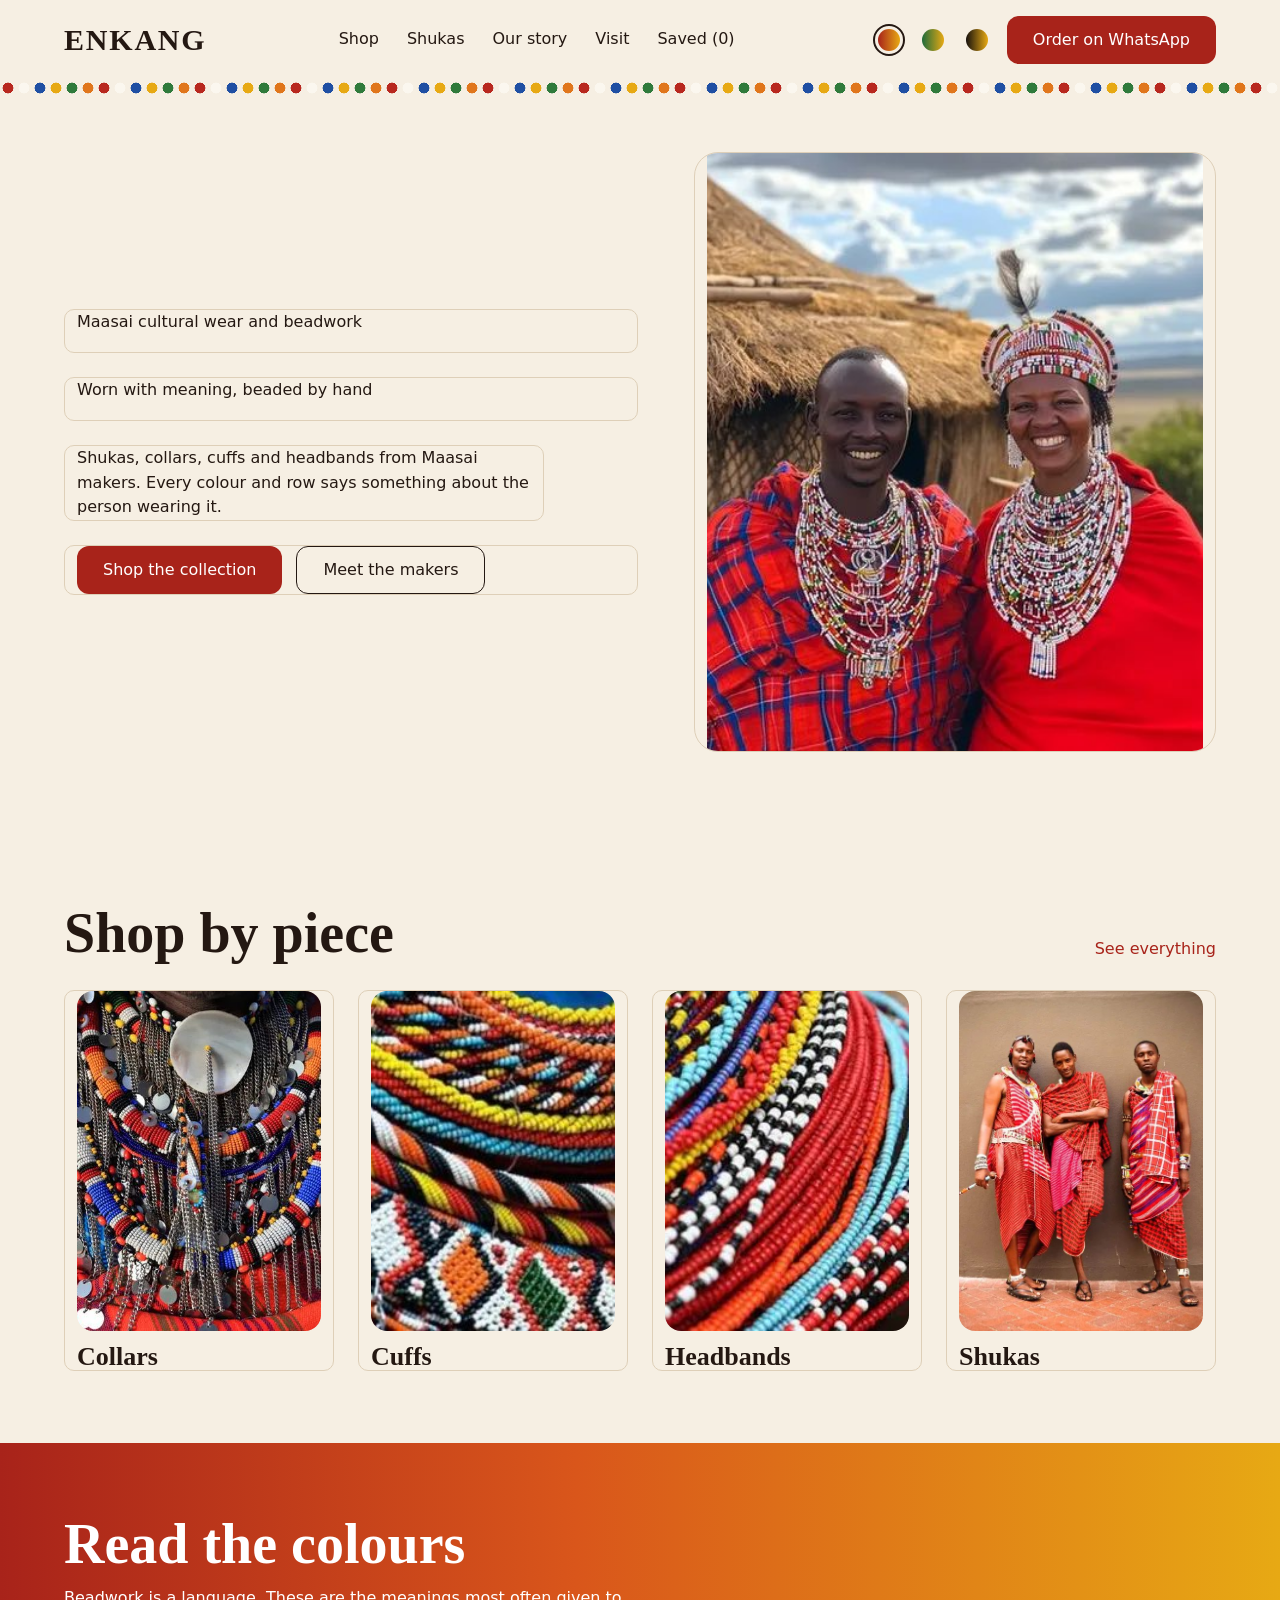
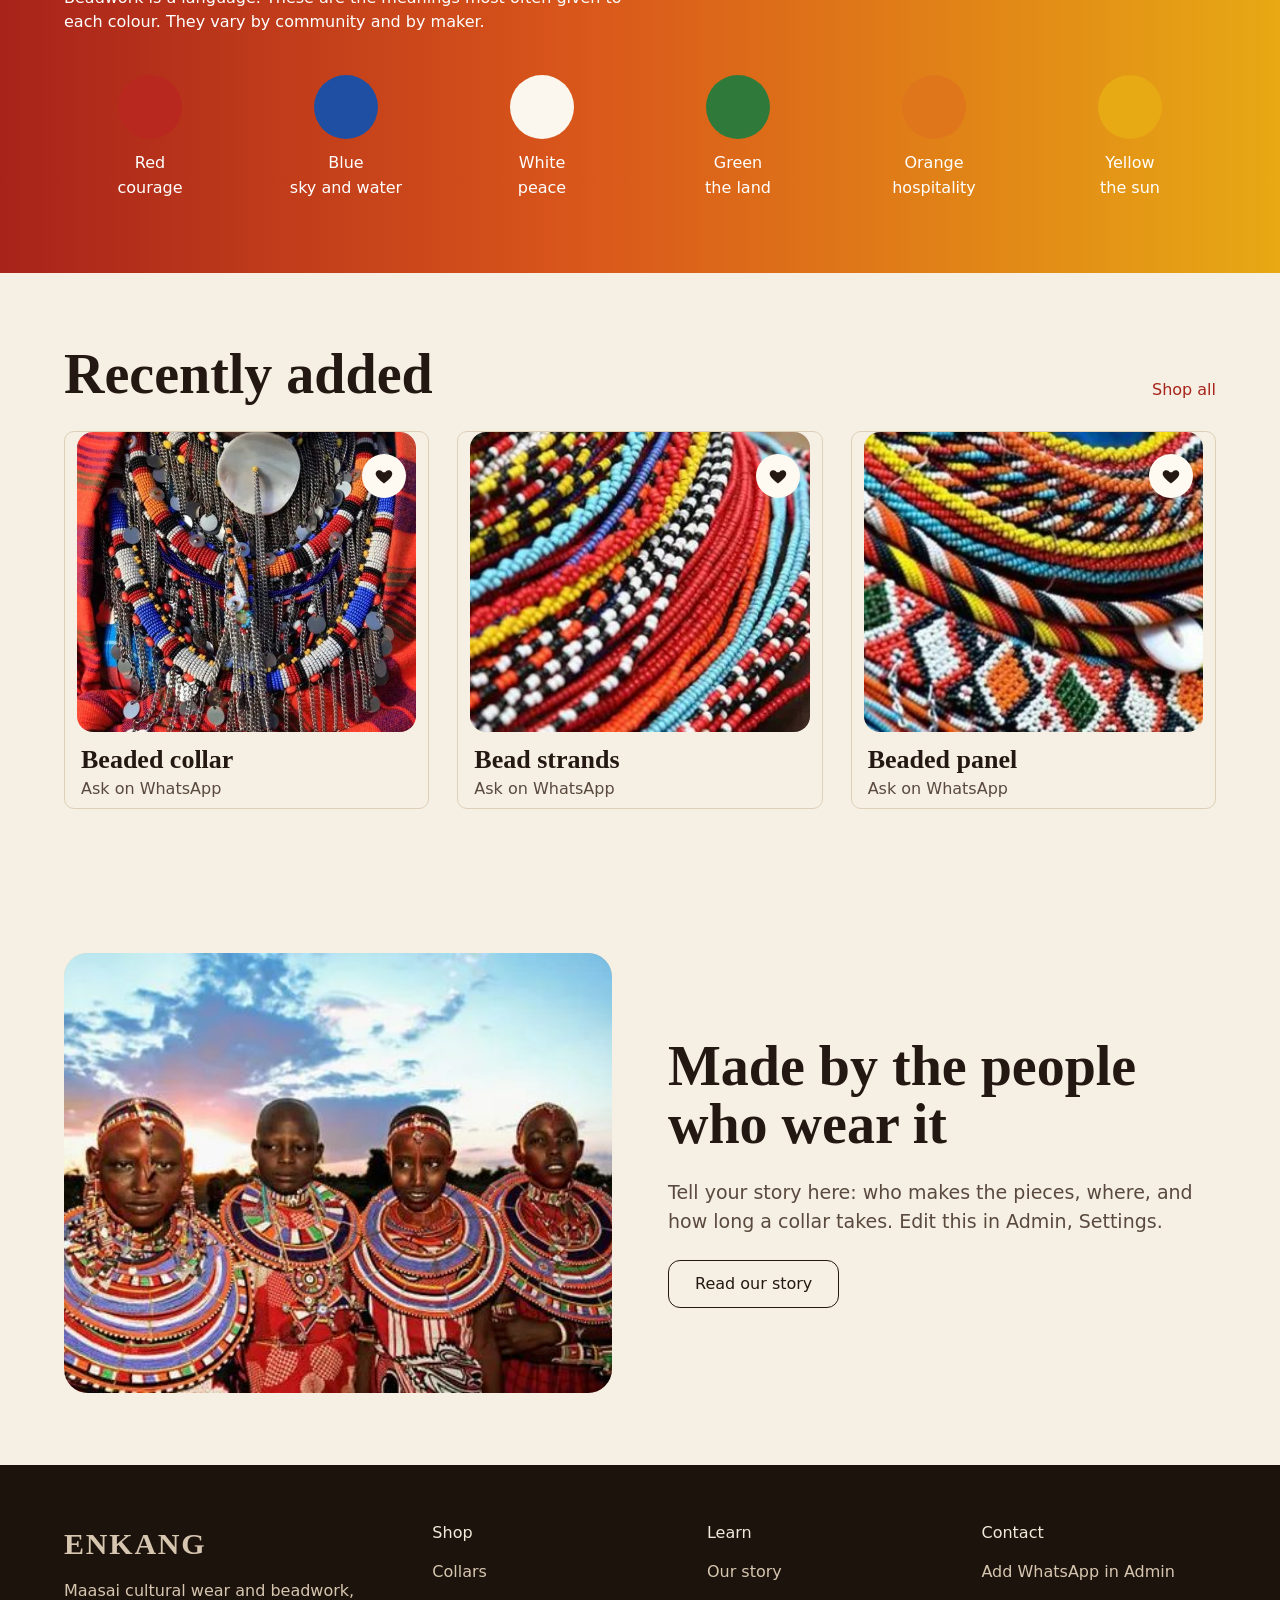
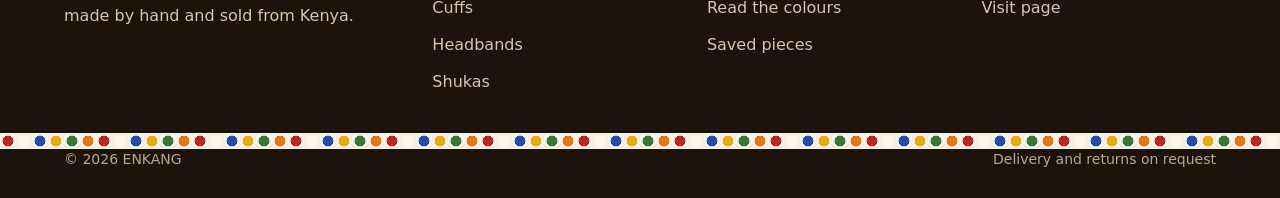
==== index.html @ 204400cc "Add files via upload" ====
<!doctype html>
<html lang="en">
<head>
<meta charset="utf-8">
<meta name="viewport" content="width=device-width, initial-scale=1, viewport-fit=cover">
<script>
(function(){var d=document.documentElement,t=null;try{t=localStorage.getItem('enkang:theme');if(sessionStorage.getItem('enkang:seen'))d.className+=' no-loader'}catch(e){}
if(!t)t=matchMedia('(prefers-color-scheme: dark)').matches?'dark':'red';d.setAttribute('data-theme',t)})();
</script>
<title>Enkang · Maasai cultural wear and beadwork</title>
<meta name="description" content="Maasai shukas, beaded collars, cuffs and headbands, made by hand in Kenya.">
<link rel="icon" href="public/favicon.svg" type="image/svg+xml">
<link rel="stylesheet" href="css/fonts.css">
<link rel="stylesheet" href="css/app.css">
<script type="module" src="js/main.js"></script>
</head>
<body>
<div id="loader" class="ld" aria-hidden="true"><b>ENKANG</b><div><i></i><i></i><i></i><i></i><i></i><i></i><i></i></div></div>
<div id="app"></div>
<div id="toast" role="status" aria-live="polite"></div>
<noscript><p style="padding:24px">Enkang needs JavaScript to browse the shop.</p></noscript>
</body>
</html>
---- css/fonts.css ----
@font-face{font-family:"Cormorant Garamond";font-weight:600;font-display:swap;src:url(../public/fonts/cormorant-garamond-latin-600-normal.woff2) format("woff2")}
@font-face{font-family:Jost;font-weight:400;font-display:swap;src:url(../public/fonts/jost-latin-400-normal.woff2) format("woff2")}
@font-face{font-family:Jost;font-weight:500;font-display:swap;src:url(../public/fonts/jost-latin-500-normal.woff2) format("woff2")}
---- css/app.css ----
:root{--e:cubic-bezier(.2,.7,.2,1);--bg:#f6efe3;--ink:#241812;--soft:#5a4a3e;--card:#fffaf1;--line:#decfb8;--a:#a8231a;--on:#fff;--g:linear-gradient(90deg,#a8231a,#d9561b 45%,#e7a914);--pad:clamp(20px,5vw,64px);color-scheme:light}
[data-theme=green]{--a:#1f6b3a;--g:linear-gradient(90deg,#1f6b3a,#5f9a2c 50%,#e7a914)}
[data-theme=dark]{--bg:#17110d;--ink:#f3e9da;--soft:#cdbba5;--card:#241a14;--line:#42332a;--a:#e7a914;--on:#17110d;--g:linear-gradient(90deg,#c0392b,#e7a914);color-scheme:dark}
*{box-sizing:border-box}html{scroll-behavior:smooth}
body{margin:0;background:var(--bg);color:var(--ink);font:400 16px/1.55 Jost,system-ui,-apple-system,"Segoe UI",sans-serif}
h1,h2,h3{font-family:"Cormorant Garamond",Georgia,serif;font-weight:600;margin:0;line-height:1.04}
h1{font-size:clamp(46px,8vw,96px)}h2{font-size:clamp(34px,5vw,56px)}h3{font-size:26px}
a{color:inherit;text-decoration:none}p{margin:0}img{display:block;max-width:100%}
:focus-visible{outline:2px solid var(--ink);outline-offset:3px}
.vh{position:absolute;opacity:0;width:1px;height:1px}
.wrap{padding-inline:var(--pad);max-width:1440px;margin-inline:auto}
.hd{display:flex;align-items:center;justify-content:space-between;gap:16px;padding:16px var(--pad);max-width:1440px;margin:auto;position:relative}
.logo{font:600 30px "Cormorant Garamond",serif;letter-spacing:.06em}
.nav{display:flex;gap:28px}.nav a{padding:10px 0;border-bottom:2px solid transparent}.nav a:hover,.nav a[aria-current]{border-color:var(--a)}
.tools{display:flex;align-items:center;gap:8px}
.sw{display:flex}.sw label{width:44px;height:44px;display:grid;place-items:center;cursor:pointer}.sw i{width:22px;height:22px;border-radius:50%}
.sw input:checked+label i,.sw input:focus-visible+label i{outline:2px solid var(--ink);outline-offset:3px}
.menu{display:none;width:44px;height:44px;border:0;background:none;color:var(--ink);cursor:pointer}
.btn,.btn2{display:inline-flex;align-items:center;justify-content:center;min-height:48px;padding:0 26px;border-radius:12px;font-weight:500;font-size:16px;font-family:inherit;cursor:pointer;transition:transform .25s var(--e)}
.btn{background:var(--a);color:var(--on);border:0}.btn2{border:1.5px solid var(--ink);background:none;color:var(--ink)}
.btn:hover,.btn2:hover{transform:translateY(-2px)}.btn[disabled]{opacity:.5}
.bd{height:16px;-webkit-mask:radial-gradient(circle,#000 46%,#0000 50%) 0 0/16px 16px;mask:radial-gradient(circle,#000 46%,#0000 50%) 0 0/16px 16px;background:repeating-linear-gradient(90deg,#b8281f 0 16px,#fbf7ef 16px 32px,#1f4fa3 32px 48px,#e7a914 48px 64px,#2f7a3b 64px 80px,#e0761c 80px 96px)}
.gb{background:var(--g);color:#fff}
.ph{width:100%;height:100%;object-fit:cover;transition:transform .8s var(--e)}
.zm{overflow:hidden;border-radius:16px;background:var(--line)}a:hover .ph{transform:scale(1.05)}
.cd{background:var(--card);border:1px solid var(--line);border-radius:16px}
.ey{color:var(--a);font-weight:500}
.hero{display:grid;grid-template-columns:1.1fr 1fr;gap:56px;align-items:center;padding-block:56px 80px}
.hero .zm{height:clamp(320px,52vw,600px);border-radius:24px}.stack{display:grid;gap:24px;align-content:start}
.lead{font-size:19px;color:var(--soft);max-width:480px}.row{display:flex;gap:14px;flex-wrap:wrap}
.sec{padding-block:72px}.sech{display:flex;justify-content:space-between;align-items:end;gap:16px;margin-bottom:28px;flex-wrap:wrap}
.grid4{display:grid;grid-template-columns:repeat(auto-fit,minmax(220px,1fr));gap:24px}
.grid3{display:grid;grid-template-columns:repeat(auto-fill,minmax(280px,1fr));gap:28px}
.tile .zm{height:340px}.tile h3{margin-top:12px}
.pc{padding:12px;display:block;position:relative}.pc .zm{height:300px}.pc h3{margin:14px 4px 4px}.pc p{margin:0 4px 6px;color:var(--soft)}
.heart{position:absolute;top:22px;right:22px;width:44px;height:44px;border-radius:50%;border:0;background:var(--card);color:var(--ink);cursor:pointer;display:grid;place-items:center}
.heart[aria-pressed=true]{background:var(--a);color:var(--on)}
.chips{display:flex;gap:10px;flex-wrap:wrap}.chips a{min-height:44px;display:inline-flex;align-items:center;padding:0 20px;border-radius:12px;border:1.5px solid var(--ink)}.chips a[aria-current]{background:var(--a);color:var(--on);border-color:var(--a)}
.dots{display:grid;grid-template-columns:repeat(auto-fit,minmax(110px,1fr));gap:24px;text-align:center}.dots i{display:block;width:64px;height:64px;border-radius:50%;margin:0 auto 12px}
.split{display:grid;grid-template-columns:1fr 1fr;gap:56px;align-items:center}.split .zm{height:440px;border-radius:24px}
.pd{display:grid;grid-template-columns:1.1fr 1fr;gap:56px;padding-block:40px 80px}.pd .big{height:min(70vw,600px);border-radius:24px}
.thumbs{display:grid;grid-template-columns:repeat(4,1fr);gap:12px;margin-top:12px}.thumbs .zm{height:100px}
.spec{padding:20px 24px;display:grid;gap:12px}.spec div{display:flex;justify-content:space-between;gap:16px}.spec span{color:var(--soft);text-align:right}
.in{width:100%;min-height:44px;padding:0 12px;border:1px solid var(--line);border-radius:10px;background:var(--bg);color:var(--ink);font:inherit}textarea.in{padding:12px}
label.f{display:grid;gap:6px}form.cd{padding:28px;display:grid;gap:16px}
.ft{background:#1d130d;color:#f3e9da;margin-top:0}.ft .wrap{display:grid;grid-template-columns:1.4fr 1fr 1fr 1fr;gap:40px;padding-block:56px 32px}
.ft b{display:block;margin-bottom:8px;font-weight:500}.ft a{display:block;padding:6px 0;color:#d6c6b0}.ft a:hover{color:#fff}
.ft2{background:#1d130d;color:#b9a892;font-size:14px}.ft2 .wrap{display:flex;justify-content:space-between;gap:12px;flex-wrap:wrap;padding-block:0 28px}
.empty{padding:64px 24px;text-align:center;display:grid;gap:16px;justify-items:center}
/* admin */
.adm{display:grid;grid-template-columns:220px 1fr;min-height:100vh}
.adm aside{border-right:1px solid var(--line);padding:24px 16px;display:flex;flex-direction:column;gap:6px}
.adm aside a{padding:12px 16px;border-radius:10px}.adm aside a[aria-current]{background:var(--card);font-weight:500}
.adm main{padding:32px clamp(16px,4vw,48px) 120px}
.arow{display:grid;grid-template-columns:72px 1.4fr 130px 150px 130px 110px;gap:12px;align-items:center;padding:12px 0;border-top:1px solid var(--line)}
.arow .zm{height:72px;border-radius:10px}
.slots{display:grid;grid-template-columns:repeat(auto-fill,minmax(200px,1fr));gap:20px}.slots .zm{height:130px;border-radius:10px;margin-bottom:8px}
.savebar{position:fixed;left:220px;right:0;bottom:0;padding:14px clamp(16px,4vw,48px);background:var(--card);border-top:1px solid var(--line);display:flex;justify-content:space-between;align-items:center;gap:12px;flex-wrap:wrap}
#toast{position:fixed;left:50%;bottom:24px;transform:translate(-50%,20px);background:var(--ink);color:var(--bg);padding:12px 20px;border-radius:12px;opacity:0;pointer-events:none;transition:.3s var(--e);z-index:30}
#toast.on{opacity:1;transform:translate(-50%,0)}#toast.error{background:#8f1d14;color:#fff}
/* loader + reveal */
.ld{position:fixed;inset:0;z-index:50;background:var(--g);display:grid;place-content:center;gap:20px;text-align:center;color:#fff;transition:opacity .7s var(--e),visibility .7s}
.ld.out,.no-loader .ld{opacity:0;visibility:hidden}.no-loader .ld{display:none}
.ld b{font:600 clamp(40px,10vw,64px) "Cormorant Garamond",serif;letter-spacing:.08em}
.ld div{display:flex;gap:10px;justify-content:center}.ld i{width:16px;height:16px;border-radius:50%;background:#fff;animation:pop .45s var(--e) both}
.ld i:nth-child(2n){background:#1f4fa3}.ld i:nth-child(3n){background:#2f7a3b}
.ld i:nth-child(1){animation-delay:0s}.ld i:nth-child(2){animation-delay:.15s}.ld i:nth-child(3){animation-delay:.3s}.ld i:nth-child(4){animation-delay:.45s}.ld i:nth-child(5){animation-delay:.6s}.ld i:nth-child(6){animation-delay:.75s}.ld i:nth-child(7){animation-delay:.9s}
@keyframes pop{from{transform:scale(0)}}
.rv{opacity:0;transform:translateY(16px);transition:opacity .8s var(--e),transform .8s var(--e);transition-delay:calc(var(--i,0)*90ms)}.rv.in{opacity:1;transform:none}
@media (prefers-reduced-motion:reduce){.rv{opacity:1;transform:none;transition:none}.ld{display:none}.ph{transition:none}}
@media (max-width:860px){
.menu{display:grid;place-items:center}.nav{display:none;position:absolute;top:100%;left:0;right:0;background:var(--bg);flex-direction:column;gap:0;padding:8px var(--pad) 16px;border-bottom:1px solid var(--line);z-index:5}.nav.open{display:flex}.nav a{padding:14px 0}
.hero,.split,.pd{grid-template-columns:1fr;gap:32px}.ft .wrap{grid-template-columns:1fr 1fr}.btn.wa{display:none}
.adm{grid-template-columns:1fr}.adm aside{flex-direction:row;overflow-x:auto;border-right:0;border-bottom:1px solid var(--line)}.savebar{left:0}
.arow{grid-template-columns:72px 1fr}.arow>*:nth-child(n+3){grid-column:1/-1}}
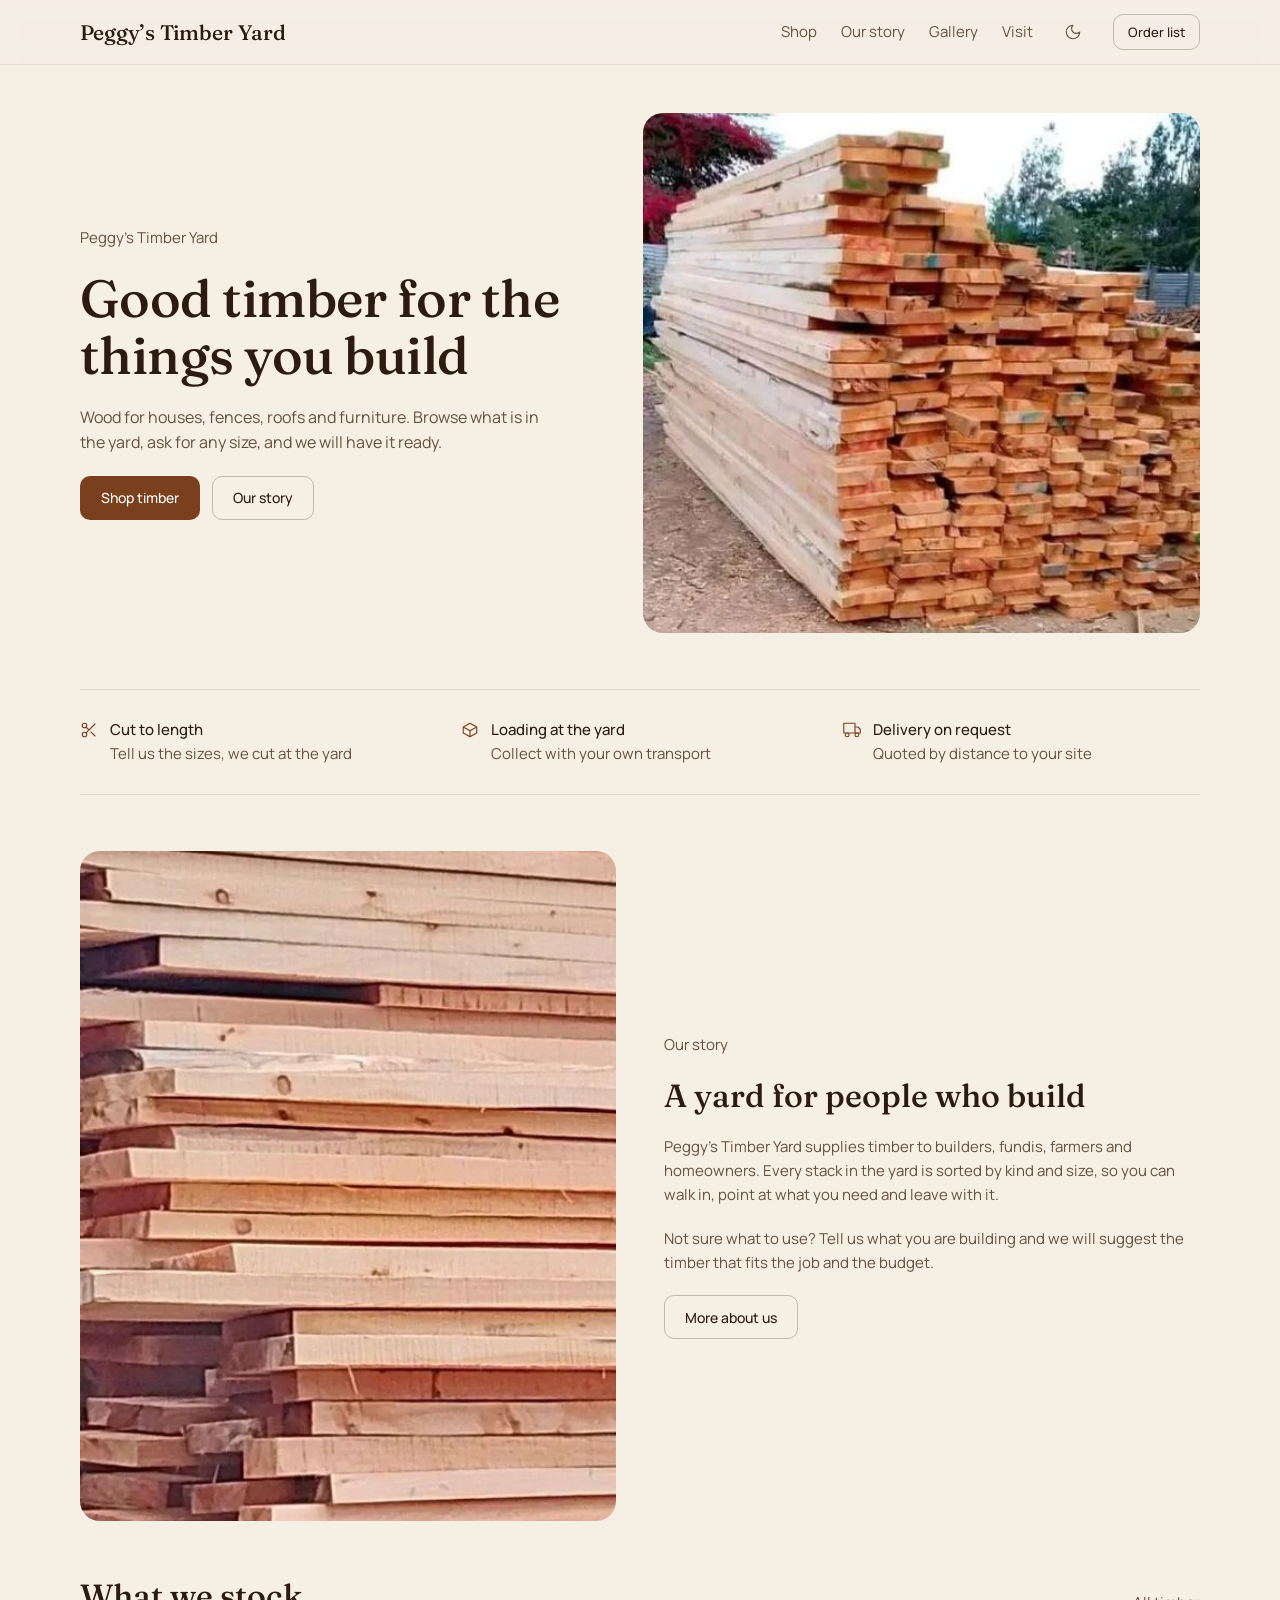
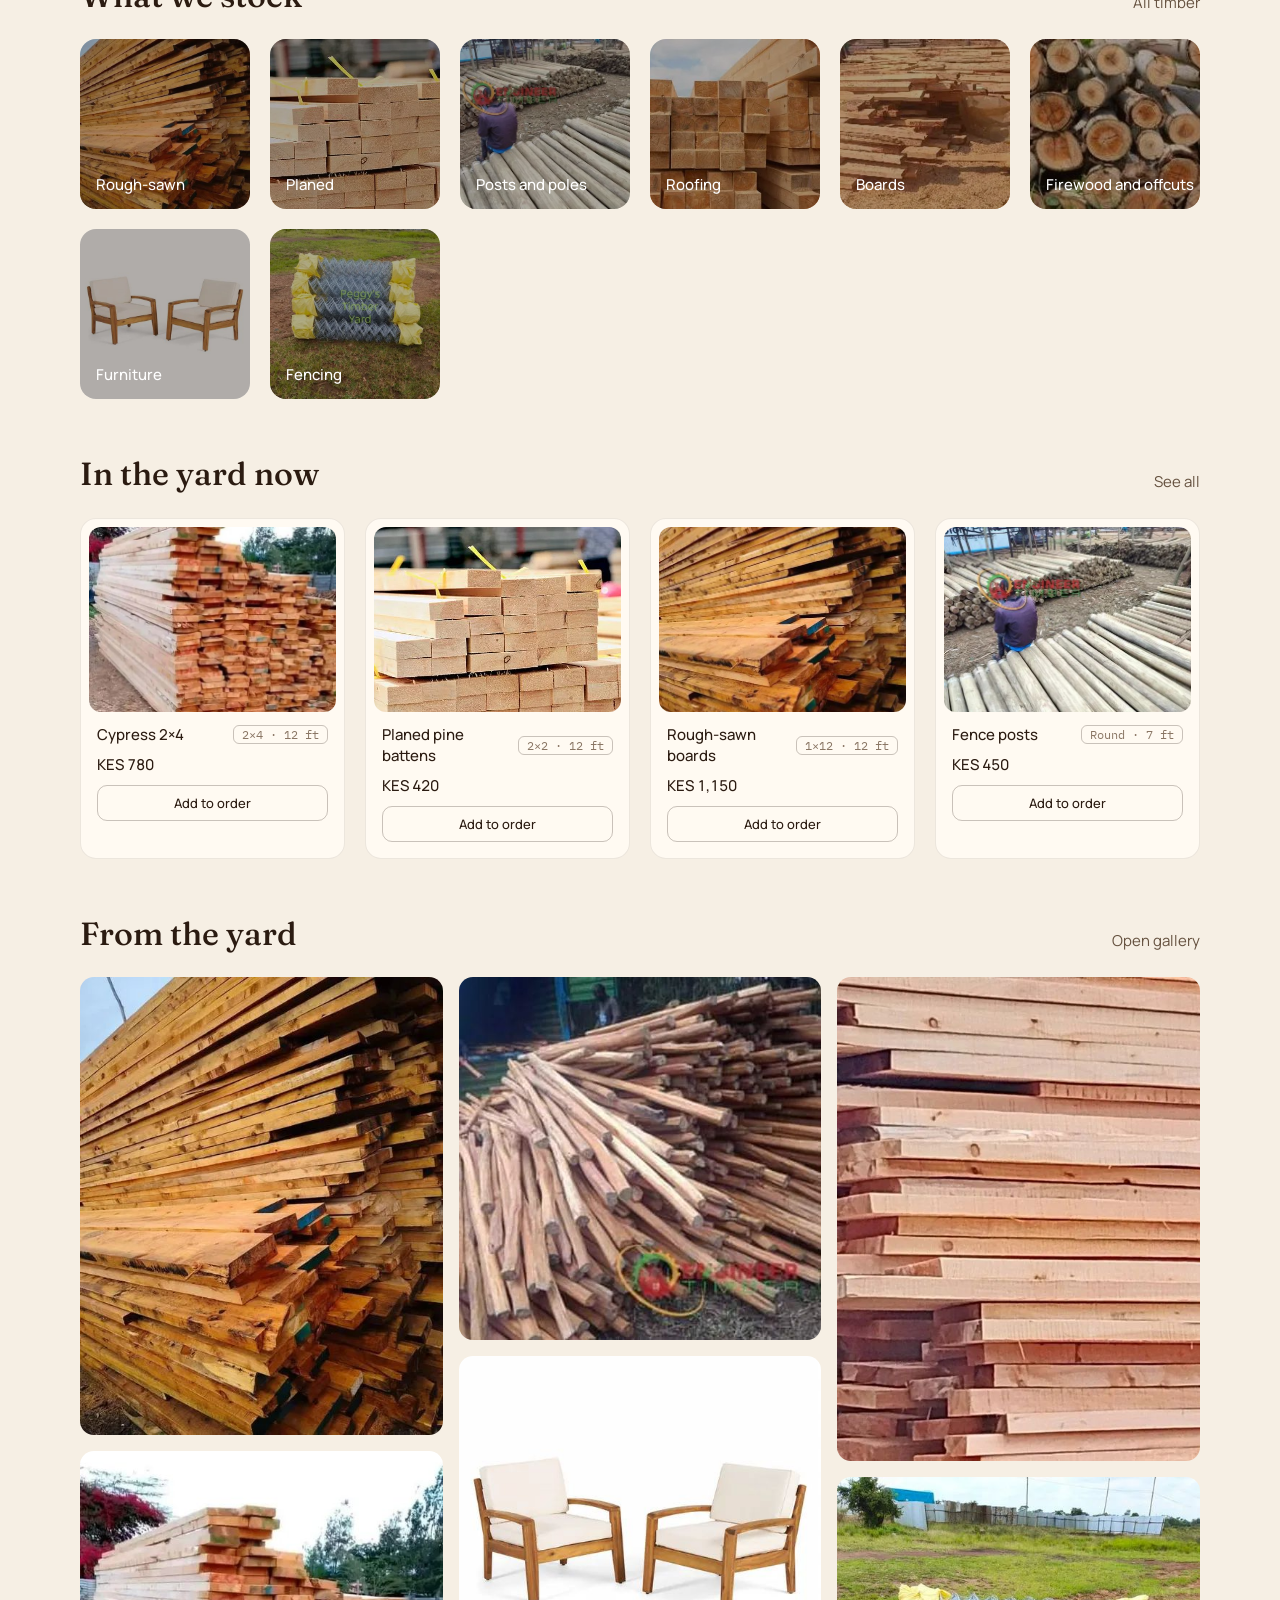
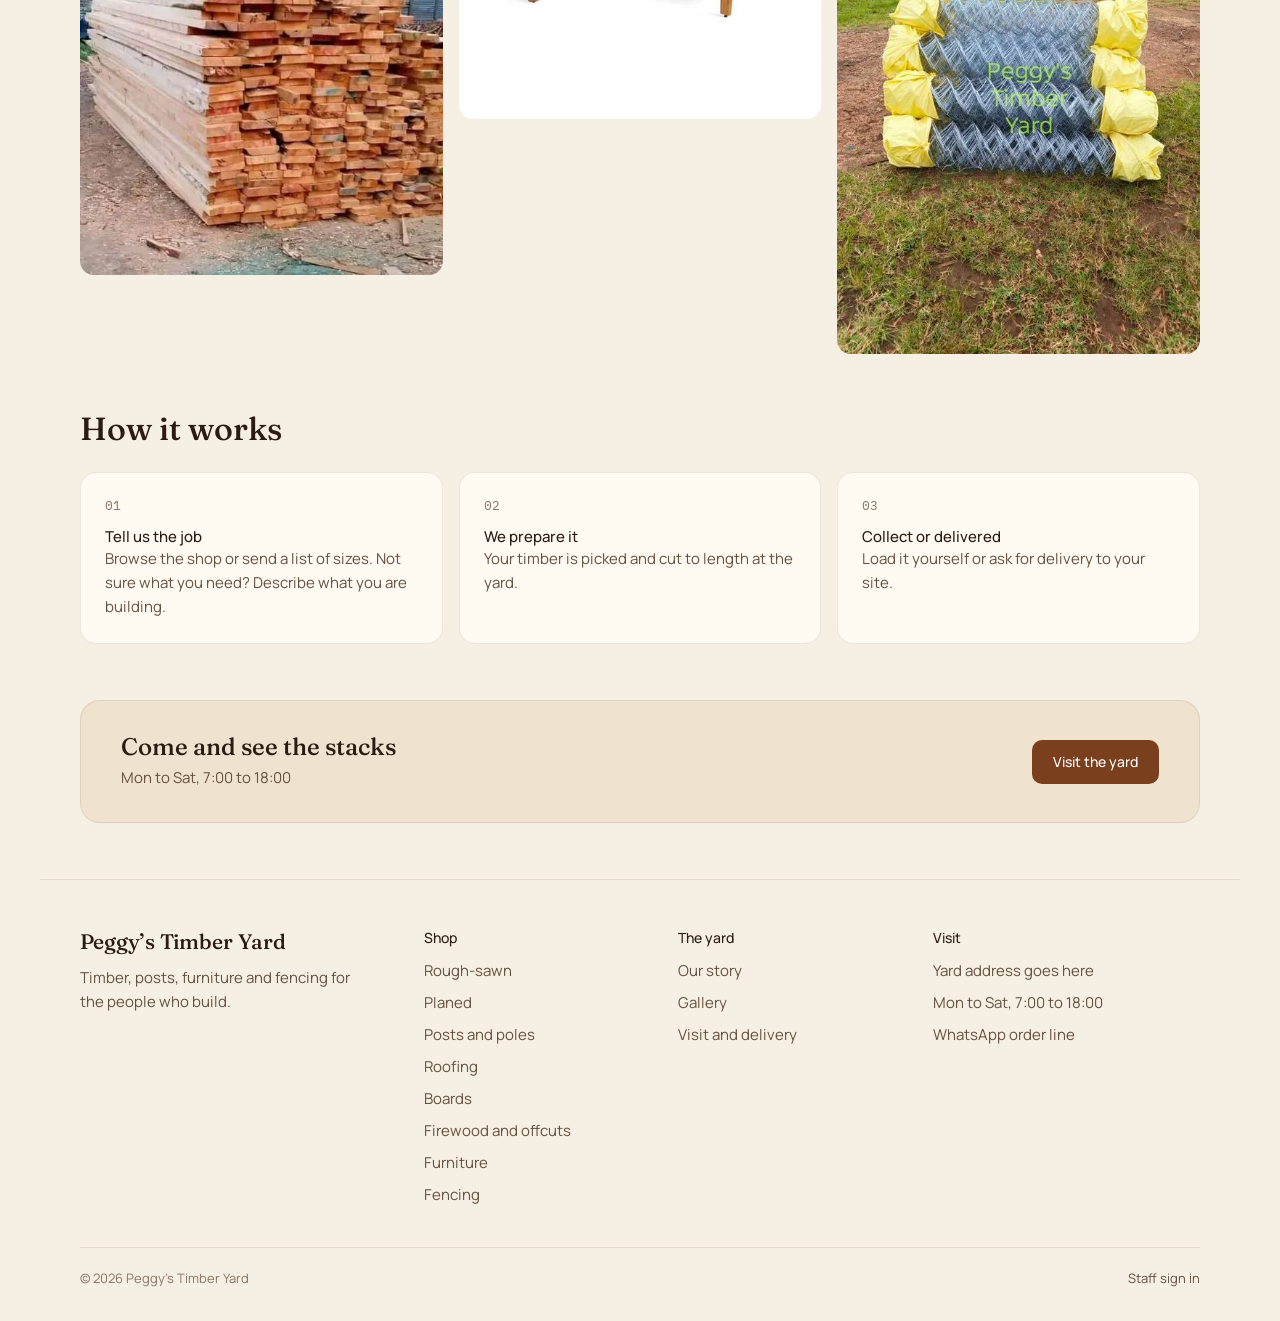
==== commit 5e9dc95d: "Add files via upload" ====
--- a/index.html
+++ b/index.html
@@ -4,20 +4,24 @@
 <meta charset="utf-8">
 <meta name="viewport" content="width=device-width, initial-scale=1, viewport-fit=cover">
 <script>
-(function(){var d=document.documentElement,t=null;try{t=localStorage.getItem('enkang:theme');if(sessionStorage.getItem('enkang:seen'))d.className+=' no-loader'}catch(e){}
-if(!t)t=matchMedia('(prefers-color-scheme: dark)').matches?'dark':'red';d.setAttribute('data-theme',t)})();
+(function(){var d=document.documentElement,t=null;try{t=localStorage.getItem('pty:theme')}catch(e){}
+if(!t)t=matchMedia('(prefers-color-scheme: dark)').matches?'dark':'light';d.setAttribute('data-theme',t)})();
 </script>
-<title>Enkang · Maasai cultural wear and beadwork</title>
-<meta name="description" content="Maasai shukas, beaded collars, cuffs and headbands, made by hand in Kenya.">
+<title>Peggy’s Timber Yard · Timber, posts, furniture and fencing</title>
+<meta name="description" content="Timber for building, fencing and roofing. Browse the yard, build an order list and send it on WhatsApp.">
+<meta property="og:title" content="Peggy’s Timber Yard">
+<meta property="og:description" content="Wood for houses, fences, roofs and furniture.">
 <link rel="icon" href="public/favicon.svg" type="image/svg+xml">
 <link rel="stylesheet" href="css/fonts.css">
 <link rel="stylesheet" href="css/app.css">
 <script type="module" src="js/main.js"></script>
 </head>
 <body>
-<div id="loader" class="ld" aria-hidden="true"><b>ENKANG</b><div><i></i><i></i><i></i><i></i><i></i><i></i><i></i></div></div>
-<div id="app"></div>
+<a class="skip" href="#main" onclick="event.preventDefault();document.getElementById('app').focus()">Skip to content</a>
+<div id="hd"></div>
+<main id="app" tabindex="-1"></main>
+<div id="ft"></div>
 <div id="toast" role="status" aria-live="polite"></div>
-<noscript><p style="padding:24px">Enkang needs JavaScript to browse the shop.</p></noscript>
+<noscript><p style="padding:24px">Peggy’s Timber Yard needs JavaScript to browse the shop.</p></noscript>
 </body>
 </html>
--- a/css/fonts.css
+++ b/css/fonts.css
@@ -1,3 +1,6 @@
-@font-face{font-family:"Cormorant Garamond";font-weight:600;font-display:swap;src:url(../public/fonts/cormorant-garamond-latin-600-normal.woff2) format("woff2")}
-@font-face{font-family:Jost;font-weight:400;font-display:swap;src:url(../public/fonts/jost-latin-400-normal.woff2) format("woff2")}
-@font-face{font-family:Jost;font-weight:500;font-display:swap;src:url(../public/fonts/jost-latin-500-normal.woff2) format("woff2")}
+@font-face{font-family:Fraunces;font-weight:400;font-display:swap;src:url(../public/fonts/fraunces-latin-400-normal.woff2) format("woff2")}
+@font-face{font-family:Fraunces;font-weight:500;font-display:swap;src:url(../public/fonts/fraunces-latin-500-normal.woff2) format("woff2")}
+@font-face{font-family:Manrope;font-weight:400;font-display:swap;src:url(../public/fonts/manrope-latin-400-normal.woff2) format("woff2")}
+@font-face{font-family:Manrope;font-weight:500;font-display:swap;src:url(../public/fonts/manrope-latin-500-normal.woff2) format("woff2")}
+@font-face{font-family:Manrope;font-weight:600;font-display:swap;src:url(../public/fonts/manrope-latin-600-normal.woff2) format("woff2")}
+@font-face{font-family:"IBM Plex Mono";font-weight:400;font-display:swap;src:url(../public/fonts/ibm-plex-mono-latin-400-normal.woff2) format("woff2")}
--- a/css/app.css
+++ b/css/app.css
@@ -1,75 +1,62 @@
-:root{--e:cubic-bezier(.2,.7,.2,1);--bg:#f6efe3;--ink:#241812;--soft:#5a4a3e;--card:#fffaf1;--line:#decfb8;--a:#a8231a;--on:#fff;--g:linear-gradient(90deg,#a8231a,#d9561b 45%,#e7a914);--pad:clamp(20px,5vw,64px);color-scheme:light}
-[data-theme=green]{--a:#1f6b3a;--g:linear-gradient(90deg,#1f6b3a,#5f9a2c 50%,#e7a914)}
-[data-theme=dark]{--bg:#17110d;--ink:#f3e9da;--soft:#cdbba5;--card:#241a14;--line:#42332a;--a:#e7a914;--on:#17110d;--g:linear-gradient(90deg,#c0392b,#e7a914);color-scheme:dark}
-*{box-sizing:border-box}html{scroll-behavior:smooth}
-body{margin:0;background:var(--bg);color:var(--ink);font:400 16px/1.55 Jost,system-ui,-apple-system,"Segoe UI",sans-serif}
-h1,h2,h3{font-family:"Cormorant Garamond",Georgia,serif;font-weight:600;margin:0;line-height:1.04}
-h1{font-size:clamp(46px,8vw,96px)}h2{font-size:clamp(34px,5vw,56px)}h3{font-size:26px}
-a{color:inherit;text-decoration:none}p{margin:0}img{display:block;max-width:100%}
-:focus-visible{outline:2px solid var(--ink);outline-offset:3px}
-.vh{position:absolute;opacity:0;width:1px;height:1px}
-.wrap{padding-inline:var(--pad);max-width:1440px;margin-inline:auto}
-.hd{display:flex;align-items:center;justify-content:space-between;gap:16px;padding:16px var(--pad);max-width:1440px;margin:auto;position:relative}
-.logo{font:600 30px "Cormorant Garamond",serif;letter-spacing:.06em}
-.nav{display:flex;gap:28px}.nav a{padding:10px 0;border-bottom:2px solid transparent}.nav a:hover,.nav a[aria-current]{border-color:var(--a)}
-.tools{display:flex;align-items:center;gap:8px}
-.sw{display:flex}.sw label{width:44px;height:44px;display:grid;place-items:center;cursor:pointer}.sw i{width:22px;height:22px;border-radius:50%}
-.sw input:checked+label i,.sw input:focus-visible+label i{outline:2px solid var(--ink);outline-offset:3px}
-.menu{display:none;width:44px;height:44px;border:0;background:none;color:var(--ink);cursor:pointer}
-.btn,.btn2{display:inline-flex;align-items:center;justify-content:center;min-height:48px;padding:0 26px;border-radius:12px;font-weight:500;font-size:16px;font-family:inherit;cursor:pointer;transition:transform .25s var(--e)}
-.btn{background:var(--a);color:var(--on);border:0}.btn2{border:1.5px solid var(--ink);background:none;color:var(--ink)}
-.btn:hover,.btn2:hover{transform:translateY(-2px)}.btn[disabled]{opacity:.5}
-.bd{height:16px;-webkit-mask:radial-gradient(circle,#000 46%,#0000 50%) 0 0/16px 16px;mask:radial-gradient(circle,#000 46%,#0000 50%) 0 0/16px 16px;background:repeating-linear-gradient(90deg,#b8281f 0 16px,#fbf7ef 16px 32px,#1f4fa3 32px 48px,#e7a914 48px 64px,#2f7a3b 64px 80px,#e0761c 80px 96px)}
-.gb{background:var(--g);color:#fff}
-.ph{width:100%;height:100%;object-fit:cover;transition:transform .8s var(--e)}
-.zm{overflow:hidden;border-radius:16px;background:var(--line)}a:hover .ph{transform:scale(1.05)}
-.cd{background:var(--card);border:1px solid var(--line);border-radius:16px}
-.ey{color:var(--a);font-weight:500}
-.hero{display:grid;grid-template-columns:1.1fr 1fr;gap:56px;align-items:center;padding-block:56px 80px}
-.hero .zm{height:clamp(320px,52vw,600px);border-radius:24px}.stack{display:grid;gap:24px;align-content:start}
-.lead{font-size:19px;color:var(--soft);max-width:480px}.row{display:flex;gap:14px;flex-wrap:wrap}
-.sec{padding-block:72px}.sech{display:flex;justify-content:space-between;align-items:end;gap:16px;margin-bottom:28px;flex-wrap:wrap}
-.grid4{display:grid;grid-template-columns:repeat(auto-fit,minmax(220px,1fr));gap:24px}
-.grid3{display:grid;grid-template-columns:repeat(auto-fill,minmax(280px,1fr));gap:28px}
-.tile .zm{height:340px}.tile h3{margin-top:12px}
-.pc{padding:12px;display:block;position:relative}.pc .zm{height:300px}.pc h3{margin:14px 4px 4px}.pc p{margin:0 4px 6px;color:var(--soft)}
-.heart{position:absolute;top:22px;right:22px;width:44px;height:44px;border-radius:50%;border:0;background:var(--card);color:var(--ink);cursor:pointer;display:grid;place-items:center}
-.heart[aria-pressed=true]{background:var(--a);color:var(--on)}
-.chips{display:flex;gap:10px;flex-wrap:wrap}.chips a{min-height:44px;display:inline-flex;align-items:center;padding:0 20px;border-radius:12px;border:1.5px solid var(--ink)}.chips a[aria-current]{background:var(--a);color:var(--on);border-color:var(--a)}
-.dots{display:grid;grid-template-columns:repeat(auto-fit,minmax(110px,1fr));gap:24px;text-align:center}.dots i{display:block;width:64px;height:64px;border-radius:50%;margin:0 auto 12px}
-.split{display:grid;grid-template-columns:1fr 1fr;gap:56px;align-items:center}.split .zm{height:440px;border-radius:24px}
-.pd{display:grid;grid-template-columns:1.1fr 1fr;gap:56px;padding-block:40px 80px}.pd .big{height:min(70vw,600px);border-radius:24px}
-.thumbs{display:grid;grid-template-columns:repeat(4,1fr);gap:12px;margin-top:12px}.thumbs .zm{height:100px}
-.spec{padding:20px 24px;display:grid;gap:12px}.spec div{display:flex;justify-content:space-between;gap:16px}.spec span{color:var(--soft);text-align:right}
-.in{width:100%;min-height:44px;padding:0 12px;border:1px solid var(--line);border-radius:10px;background:var(--bg);color:var(--ink);font:inherit}textarea.in{padding:12px}
-label.f{display:grid;gap:6px}form.cd{padding:28px;display:grid;gap:16px}
-.ft{background:#1d130d;color:#f3e9da;margin-top:0}.ft .wrap{display:grid;grid-template-columns:1.4fr 1fr 1fr 1fr;gap:40px;padding-block:56px 32px}
-.ft b{display:block;margin-bottom:8px;font-weight:500}.ft a{display:block;padding:6px 0;color:#d6c6b0}.ft a:hover{color:#fff}
-.ft2{background:#1d130d;color:#b9a892;font-size:14px}.ft2 .wrap{display:flex;justify-content:space-between;gap:12px;flex-wrap:wrap;padding-block:0 28px}
-.empty{padding:64px 24px;text-align:center;display:grid;gap:16px;justify-items:center}
+:root{--e:cubic-bezier(.2,.7,.2,1);--pad:clamp(16px,4vw,40px);--fh:Fraunces,Georgia,serif;--fb:Manrope,system-ui,-apple-system,"Segoe UI",sans-serif;--fm:"IBM Plex Mono",ui-monospace,monospace}
+[data-theme=light]{--bg:#f6efe4;--card:#fffaf2;--ink:#2b1b11;--soft:#65513f;--mut:#8a7664;--line:#2b1b1117;--line2:#2b1b1140;--a:#7a3f1d;--on:#fff;--hl:#efe3d0;color-scheme:light}
+[data-theme=dark]{--bg:#16100b;--card:#20160f;--ink:#efe4d3;--soft:#c4b199;--mut:#94826e;--line:#efe4d31a;--line2:#efe4d340;--a:#d99a5b;--on:#16100b;--hl:#2a1d14;color-scheme:dark}
+*{box-sizing:border-box}html{scroll-padding-top:env(safe-area-inset-top,0px)}
+body{margin:0;background:var(--bg);color:var(--ink);font:400 15px/1.6 var(--fb);transition:background-color .2s,color .2s;padding-bottom:env(safe-area-inset-bottom,0px)}
+body.lock{overflow:hidden}img{display:block;width:100%;height:100%;object-fit:cover}a{color:inherit;text-decoration:none}button,input,select,textarea{font:inherit;color:inherit}
+h1,h2{font-family:var(--fh);font-weight:500;margin:0}h3{font:500 15px/1.4 var(--fb);margin:0}h1{font-size:clamp(32px,4.4vw,52px);line-height:1.1;letter-spacing:-.01em}h2{font-size:clamp(24px,3vw,32px);line-height:1.2}p{margin:0}
+:focus-visible{outline:2px solid var(--a);outline-offset:2px}#app:focus{outline:none}
+.skip{position:absolute;left:-999px;top:8px;background:var(--ink);color:var(--bg);padding:10px 16px;border-radius:8px;z-index:100}.skip:focus{left:16px}
+.w{padding-inline:var(--pad);max-width:1200px;margin-inline:auto}.s{padding-block:56px}.mut{color:var(--mut)}.soft{color:var(--soft)}.num{font-variant-numeric:tabular-nums}
+.btn,.b2{display:inline-flex;align-items:center;justify-content:center;gap:8px;min-height:44px;padding:0 20px;border-radius:10px;font:500 14px var(--fb);cursor:pointer;border:1px solid transparent;transition:background-color .15s,border-color .15s,opacity .15s,transform .15s var(--e)}
+.btn{background:var(--a);color:var(--on)}.btn:hover{opacity:.9}.b2{background:none;border-color:var(--line2)}.b2:hover{background:var(--hl)}.btn:active,.b2:active{transform:scale(.98)}
+.btn[disabled],.b2[disabled]{opacity:.55;cursor:not-allowed}.btn.wait,.b2.wait{cursor:progress}.sm{min-height:36px;padding:0 14px;font-size:13px}
+.ib{width:40px;height:40px;padding:0;border-radius:10px;background:none;border:0;display:inline-grid;place-items:center;cursor:pointer;color:var(--soft);transition:background-color .15s}.ib:hover{background:var(--hl)}
+.hd{position:sticky;top:0;z-index:20;background:color-mix(in srgb,var(--bg) 94%,transparent);backdrop-filter:blur(8px);border-bottom:1px solid var(--line);padding-top:env(safe-area-inset-top,0px)}
+.hd .w{display:flex;align-items:center;gap:20px;height:64px}.logo{font:500 21px var(--fh);margin-right:auto;white-space:nowrap}
+.nav{display:flex;gap:24px;color:var(--soft)}.nav a{padding:6px 0;border-bottom:1px solid transparent;transition:color .15s,border-color .15s}.nav a:hover,.nav a[aria-current]{color:var(--ink);border-color:var(--a)}.menu{display:none}
+.cnt{display:inline-grid;place-items:center;min-width:18px;height:18px;padding:0 5px;border-radius:9px;background:var(--a);color:var(--on);font-size:11px}.cnt:empty,.cnt[data-n="0"]{display:none}
+.hero{display:grid;grid-template-columns:1fr 1.1fr;gap:56px;align-items:center;padding-block:48px 56px}.hero .im{height:clamp(300px,44vw,520px);border-radius:20px}
+.stk{display:grid;gap:20px}.lead{font-size:16px;color:var(--soft);max-width:460px}.row{display:flex;gap:12px;flex-wrap:wrap;align-items:center}.rw{display:flex;justify-content:space-between;align-items:center;gap:12px}
+.im{overflow:hidden;background:var(--line);border-radius:12px}
+.svc{display:grid;grid-template-columns:repeat(auto-fit,minmax(220px,1fr));gap:24px;padding-block:28px;border-block:1px solid var(--line)}.svc div{display:flex;gap:12px;color:var(--soft)}.svc svg{flex:none;margin-top:3px;color:var(--a)}.svc b{display:block;font-weight:500;color:var(--ink)}
+.g{display:grid;gap:20px;grid-template-columns:repeat(auto-fill,minmax(240px,1fr))}.g.cats{grid-template-columns:repeat(auto-fill,minmax(170px,1fr))}
+.cd{background:var(--card);border:1px solid var(--line);border-radius:16px;padding:8px;display:flex;flex-direction:column;transition:border-color .15s}.cd:hover{border-color:var(--line2)}
+.cd .im{aspect-ratio:4/3}.cd .t{padding:12px 8px 8px;display:grid;gap:8px}.pr{font-weight:500}
+.tg{font:400 12px var(--fm);color:var(--mut);border:1px solid var(--line2);border-radius:6px;padding:1px 8px;white-space:nowrap}.lo{font-size:12px;color:var(--a)}
+.cat{position:relative;display:block;aspect-ratio:1;border-radius:16px;overflow:hidden}.cat .im{position:absolute;inset:0;border-radius:0}.cat:after{content:"";position:absolute;inset:0;background:#1a0f08a0;opacity:.55;transition:opacity .2s}.cat:hover:after{opacity:.75}.cat span{position:absolute;z-index:2;left:16px;bottom:14px;color:#fff;font:500 15px var(--fb)}
+.sh{display:flex;justify-content:space-between;align-items:end;gap:16px;margin-bottom:24px;flex-wrap:wrap}
+.chips{display:flex;gap:8px;flex-wrap:wrap}.chips a{border:1px solid var(--line2);border-radius:99px;padding:6px 16px;color:var(--soft);transition:background-color .15s}.chips a:hover{background:var(--hl)}.chips a[aria-current]{background:var(--a);color:var(--on);border-color:var(--a)}
+.in{animation:up .28s var(--e) both}@keyframes up{from{opacity:0;transform:translateY(8px)}}
+.sk{display:grid;gap:20px;padding-block:48px}.sk i{display:block;background:var(--line);border-radius:12px;height:20px;width:40%}.sk .a{height:48px;width:55%}.sk .b{display:grid;grid-template-columns:repeat(auto-fill,minmax(240px,1fr));gap:20px;width:100%;background:none;height:auto}.sk .b i{height:260px;width:100%;border-radius:16px}
+.fld{display:grid;gap:6px;font-size:13px;color:var(--soft)}.inp{width:100%;min-height:44px;padding:0 14px;border:1px solid var(--line2);border-radius:10px;background:var(--card);transition:border-color .15s}.inp:focus{outline:none;border-color:var(--a)}textarea.inp{padding:12px 14px;resize:vertical;line-height:1.5}.inp.bad{border-color:#b3402a}
+.two{display:grid;grid-template-columns:1fr 1fr;gap:48px}.pg .im{aspect-ratio:1;border-radius:20px}
+.qty{display:inline-flex;align-items:center;border:1px solid var(--line2);border-radius:10px}.qty button{width:36px;height:36px;background:none;border:0;cursor:pointer;font-size:18px;color:var(--soft)}.qty button:hover{color:var(--ink)}.qty span{min-width:28px;text-align:center}.pg .qty button{width:40px;height:42px}
+.dl{display:grid;grid-template-columns:auto 1fr;gap:8px 24px;margin:0}.dl dt{color:var(--mut)}.dl dd{margin:0}
+.gal{columns:3 220px;column-gap:16px}.gal button{display:block;width:100%;margin:0 0 16px;padding:0;border:0;background:none;break-inside:avoid;cursor:zoom-in}.gal .im{border-radius:14px}.gal img{height:auto;transition:opacity .2s}.gal button:hover img{opacity:.88}
+.stp{display:grid;grid-template-columns:repeat(auto-fit,minmax(220px,1fr));gap:16px}.stp>div{background:var(--card);border:1px solid var(--line);border-radius:16px;padding:24px}.stp .n{display:block;font:400 13px var(--fm);color:var(--mut);margin-bottom:12px}
+.band{background:var(--hl);border:1px solid var(--line);border-radius:20px;padding:32px 40px;display:flex;justify-content:space-between;align-items:center;gap:24px;flex-wrap:wrap}
+.ft{border-top:1px solid var(--line);margin-top:40px;padding-block:48px 32px}.ft .cols{display:grid;grid-template-columns:1.4fr 1fr 1fr 1.2fr;gap:32px}.ft h4{font:500 14px var(--fb);margin:0 0 12px}.ft a,.ft li{color:var(--soft)}.ft ul{list-style:none;margin:0;padding:0;display:grid;gap:8px}.ft a:hover{color:var(--ink)}.ft .base{display:flex;justify-content:space-between;gap:16px;flex-wrap:wrap;margin-top:40px;padding-top:20px;border-top:1px solid var(--line);color:var(--mut);font-size:13px}
+/* cart drawer */
+.ov{position:fixed;inset:0;background:#1a0f08;opacity:0;visibility:hidden;transition:opacity .25s,visibility .25s;z-index:40}.ov.on{opacity:.5;visibility:visible}
+.dr{position:fixed;top:0;right:0;bottom:0;width:min(440px,100%);background:var(--bg);border-left:1px solid var(--line);z-index:50;display:flex;flex-direction:column;transform:translateX(100%);visibility:hidden;transition:transform .3s var(--e),visibility .3s;padding-top:env(safe-area-inset-top,0px);outline:none}.dr.on{transform:none;visibility:visible}
+.dh{display:flex;justify-content:space-between;align-items:center;padding:16px 20px 16px 24px;border-bottom:1px solid var(--line)}.dh h2{font-size:22px}
+.dform{display:flex;flex-direction:column;flex:1;min-height:0}.db{flex:1;overflow-y:auto;padding:8px 24px 24px;overscroll-behavior:contain}.df{padding:16px 24px calc(16px + env(safe-area-inset-bottom,0px));border-top:1px solid var(--line);display:grid;gap:12px;background:var(--bg)}
+.li{display:grid;grid-template-columns:64px 1fr auto;gap:14px;align-items:center;padding:16px 0;border-bottom:1px solid var(--line)}.li .im{width:64px;height:64px;border-radius:10px}.li h3{font-size:14px}.li .ctl{display:flex;align-items:center;gap:4px;margin-top:8px}
+.seg{display:grid;grid-template-columns:1fr 1fr;gap:8px}.seg label{display:flex;align-items:center;justify-content:center;min-height:44px;border:1px solid var(--line2);border-radius:10px;cursor:pointer;color:var(--soft);transition:background-color .15s,border-color .15s}.seg input:checked+span{color:var(--on)}.seg label:has(input:checked){background:var(--a);border-color:var(--a);color:var(--on)}.seg input{position:absolute;opacity:0;pointer-events:none}
+.emp{text-align:center;padding:72px 0;display:grid;gap:12px;justify-items:center}.emp svg{color:var(--mut)}
+.ok{width:48px;height:48px;border-radius:50%;background:var(--hl);display:grid;place-items:center;color:var(--a)}
 /* admin */
-.adm{display:grid;grid-template-columns:220px 1fr;min-height:100vh}
-.adm aside{border-right:1px solid var(--line);padding:24px 16px;display:flex;flex-direction:column;gap:6px}
-.adm aside a{padding:12px 16px;border-radius:10px}.adm aside a[aria-current]{background:var(--card);font-weight:500}
-.adm main{padding:32px clamp(16px,4vw,48px) 120px}
-.arow{display:grid;grid-template-columns:72px 1.4fr 130px 150px 130px 110px;gap:12px;align-items:center;padding:12px 0;border-top:1px solid var(--line)}
-.arow .zm{height:72px;border-radius:10px}
-.slots{display:grid;grid-template-columns:repeat(auto-fill,minmax(200px,1fr));gap:20px}.slots .zm{height:130px;border-radius:10px;margin-bottom:8px}
-.savebar{position:fixed;left:220px;right:0;bottom:0;padding:14px clamp(16px,4vw,48px);background:var(--card);border-top:1px solid var(--line);display:flex;justify-content:space-between;align-items:center;gap:12px;flex-wrap:wrap}
-#toast{position:fixed;left:50%;bottom:24px;transform:translate(-50%,20px);background:var(--ink);color:var(--bg);padding:12px 20px;border-radius:12px;opacity:0;pointer-events:none;transition:.3s var(--e);z-index:30}
-#toast.on{opacity:1;transform:translate(-50%,0)}#toast.error{background:#8f1d14;color:#fff}
-/* loader + reveal */
-.ld{position:fixed;inset:0;z-index:50;background:var(--g);display:grid;place-content:center;gap:20px;text-align:center;color:#fff;transition:opacity .7s var(--e),visibility .7s}
-.ld.out,.no-loader .ld{opacity:0;visibility:hidden}.no-loader .ld{display:none}
-.ld b{font:600 clamp(40px,10vw,64px) "Cormorant Garamond",serif;letter-spacing:.08em}
-.ld div{display:flex;gap:10px;justify-content:center}.ld i{width:16px;height:16px;border-radius:50%;background:#fff;animation:pop .45s var(--e) both}
-.ld i:nth-child(2n){background:#1f4fa3}.ld i:nth-child(3n){background:#2f7a3b}
-.ld i:nth-child(1){animation-delay:0s}.ld i:nth-child(2){animation-delay:.15s}.ld i:nth-child(3){animation-delay:.3s}.ld i:nth-child(4){animation-delay:.45s}.ld i:nth-child(5){animation-delay:.6s}.ld i:nth-child(6){animation-delay:.75s}.ld i:nth-child(7){animation-delay:.9s}
-@keyframes pop{from{transform:scale(0)}}
-.rv{opacity:0;transform:translateY(16px);transition:opacity .8s var(--e),transform .8s var(--e);transition-delay:calc(var(--i,0)*90ms)}.rv.in{opacity:1;transform:none}
-@media (prefers-reduced-motion:reduce){.rv{opacity:1;transform:none;transition:none}.ld{display:none}.ph{transition:none}}
-@media (max-width:860px){
-.menu{display:grid;place-items:center}.nav{display:none;position:absolute;top:100%;left:0;right:0;background:var(--bg);flex-direction:column;gap:0;padding:8px var(--pad) 16px;border-bottom:1px solid var(--line);z-index:5}.nav.open{display:flex}.nav a{padding:14px 0}
-.hero,.split,.pd{grid-template-columns:1fr;gap:32px}.ft .wrap{grid-template-columns:1fr 1fr}.btn.wa{display:none}
-.adm{grid-template-columns:1fr}.adm aside{flex-direction:row;overflow-x:auto;border-right:0;border-bottom:1px solid var(--line)}.savebar{left:0}
-.arow{grid-template-columns:72px 1fr}.arow>*:nth-child(n+3){grid-column:1/-1}}
+.adm #hd,.adm #ft{display:none}.ad{display:grid;grid-template-columns:220px 1fr;min-height:100vh;min-height:100dvh}.ad aside{border-right:1px solid var(--line);padding:20px 16px;display:grid;gap:4px;align-content:start}.ad aside a{display:flex;gap:10px;align-items:center;height:36px;padding:0 12px;border-radius:8px;color:var(--soft);transition:background-color .15s;white-space:nowrap}.ad aside a:hover{background:var(--hl)}.ad aside a[aria-current]{background:var(--hl);color:var(--ink);box-shadow:inset 0 0 0 1px var(--line)}.ad main{padding:28px var(--pad);max-width:1100px;width:100%}
+.st3{display:grid;grid-template-columns:1.4fr 1fr 1fr;gap:16px;margin:24px 0}.stat{background:var(--card);border:1px solid var(--line);border-radius:14px;padding:20px}.stat b.f{display:block;font:500 32px var(--fh);margin:4px 0}
+.tw{overflow-x:auto;border:1px solid var(--line);border-radius:14px;background:var(--card)}table{border-collapse:collapse;width:100%;min-width:560px}th{font:500 13px var(--fb);color:var(--mut);text-align:left;padding:12px 16px;border-bottom:1px solid var(--line)}td{padding:10px 16px;height:56px;border-bottom:1px solid var(--line);vertical-align:middle}tr:last-child td{border:0}tbody tr:hover{background:var(--hl)}td .im{width:40px;height:40px;border-radius:8px}.th{display:flex;align-items:center;gap:12px}
+.bar{height:4px;border-radius:2px;background:var(--line);overflow:hidden;margin-top:6px}.bar i{display:block;height:100%;background:var(--mut);transition:width .5s var(--e)}.bar i.l{background:var(--a)}
+.sw{position:relative;width:36px;height:20px;border-radius:10px;background:var(--line2);border:0;cursor:pointer;transition:background-color .15s}.sw:after{content:"";position:absolute;top:2px;left:2px;width:16px;height:16px;border-radius:50%;background:var(--bg);transition:transform .15s var(--e)}.sw[aria-checked=true]{background:var(--a)}.sw[aria-checked=true]:after{transform:translateX(16px)}
+.ag{display:grid;grid-template-columns:repeat(auto-fill,minmax(200px,1fr));gap:16px}.ag .stat{padding:8px;display:grid;gap:8px}.ag .im{aspect-ratio:4/3}
+dialog{border:1px solid var(--line2);border-radius:18px;background:var(--bg);color:var(--ink);padding:24px;width:min(460px,92vw);max-height:92dvh}dialog::backdrop{background:#0008}dialog form{display:grid;gap:16px}
+dialog.lb{padding:0;width:min(900px,94vw);overflow:hidden}dialog.lb img{height:auto;max-height:74vh;object-fit:contain;background:var(--line)}
+#toast{position:fixed;left:50%;bottom:calc(24px + env(safe-area-inset-bottom,0px));transform:translate(-50%,16px);background:var(--ink);color:var(--bg);padding:10px 18px;border-radius:10px;font-size:14px;opacity:0;pointer-events:none;transition:opacity .2s,transform .2s var(--e);z-index:80}#toast.on{opacity:1;transform:translate(-50%,0)}
+@media(max-width:860px){.hero,.two,.ad{grid-template-columns:1fr}.hero .im{order:-1;height:300px}.nav{display:none;position:absolute;top:100%;left:0;right:0;flex-direction:column;gap:0;background:var(--bg);border-bottom:1px solid var(--line);padding:8px var(--pad)}.nav.open{display:flex}.nav a{padding:12px 0;border:0}.menu{display:inline-grid}.ft .cols{grid-template-columns:1fr 1fr}.st3{grid-template-columns:1fr}.ad aside{grid-auto-flow:column;border:0;border-bottom:1px solid var(--line);overflow-x:auto}.band{padding:24px}}
+@media(prefers-reduced-motion:reduce){*,*:after{animation:none!important;transition:none!important}}
+.btn,.b2{white-space:nowrap}
+@media(max-width:480px){.hd .w{gap:8px}.logo{font-size:18px}.hd .b2.sm{padding:0 10px}}
